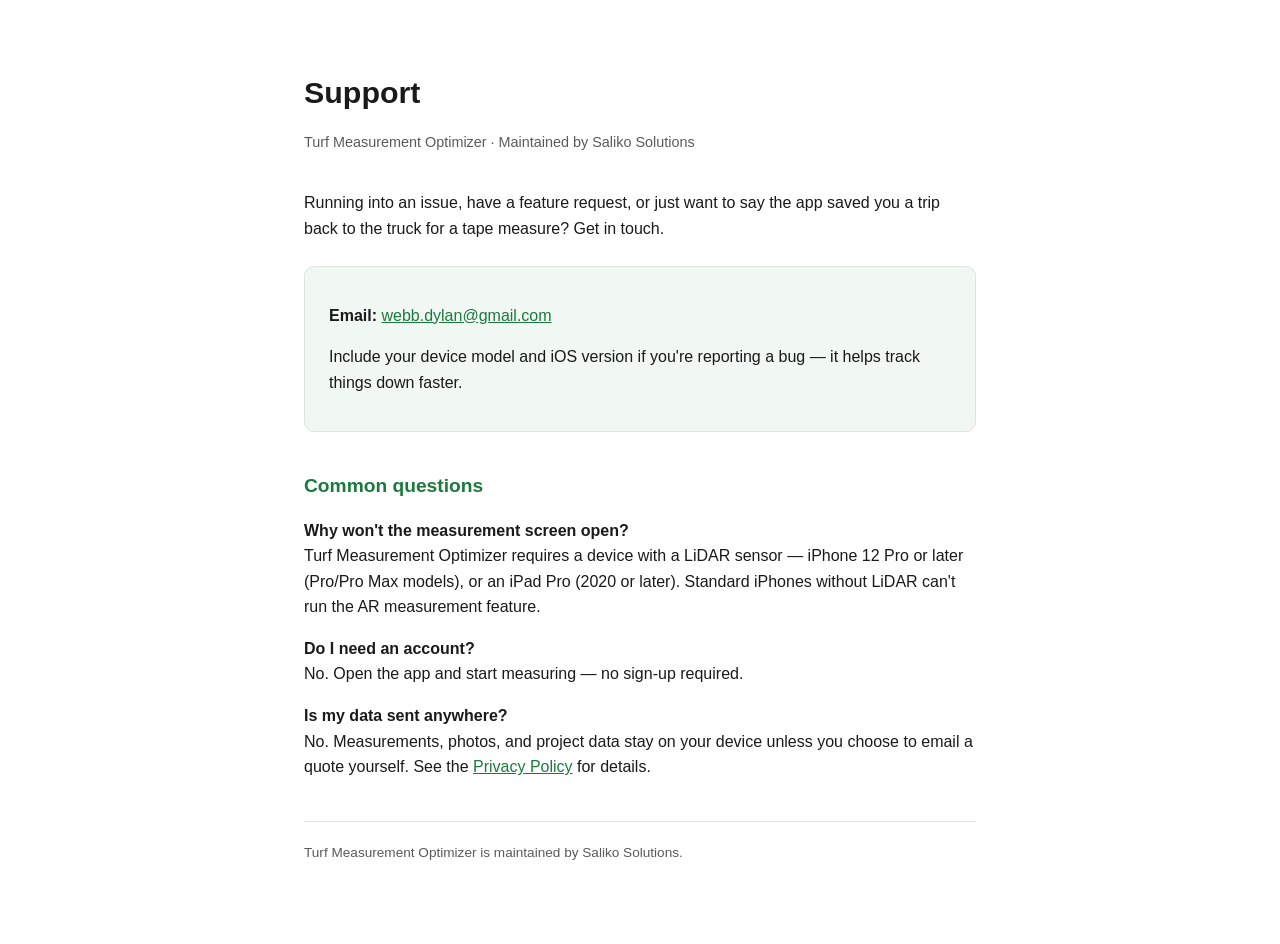
==== support.html @ eb41cc04 "Add privacy policy and support pages" ====
<!doctype html>
<html lang="en">
<head>
  <meta charset="utf-8">
  <meta name="viewport" content="width=device-width, initial-scale=1">
  <title>Support — Turf Measurement Optimizer</title>
  <link rel="stylesheet" href="style.css">
</head>
<body>
<main>
  <h1>Support</h1>
  <p class="meta">Turf Measurement Optimizer &middot; Maintained by Saliko Solutions</p>

  <p>Running into an issue, have a feature request, or just want to say the app saved you a trip back to the truck for a tape measure? Get in touch.</p>

  <div class="card">
    <p><strong>Email:</strong> <a href="mailto:webb.dylan@gmail.com">webb.dylan@gmail.com</a></p>
    <p>Include your device model and iOS version if you're reporting a bug — it helps track things down faster.</p>
  </div>

  <h2>Common questions</h2>

  <p><strong>Why won't the measurement screen open?</strong><br>
  Turf Measurement Optimizer requires a device with a LiDAR sensor — iPhone 12 Pro or later (Pro/Pro Max models), or an iPad Pro (2020 or later). Standard iPhones without LiDAR can't run the AR measurement feature.</p>

  <p><strong>Do I need an account?</strong><br>
  No. Open the app and start measuring — no sign-up required.</p>

  <p><strong>Is my data sent anywhere?</strong><br>
  No. Measurements, photos, and project data stay on your device unless you choose to email a quote yourself. See the <a href="privacy-policy.html">Privacy Policy</a> for details.</p>

  <footer>Turf Measurement Optimizer is maintained by Saliko Solutions.</footer>
</main>
</body>
</html>
---- style.css ----
:root {
  color-scheme: light dark;
  --bg: #ffffff;
  --fg: #1a1a1a;
  --muted: #5a5a5a;
  --accent: #1B7A3D;
  --border: #e2e2e2;
}
@media (prefers-color-scheme: dark) {
  :root {
    --bg: #121212;
    --fg: #f0f0f0;
    --muted: #a8a8a8;
    --accent: #4CAF6D;
    --border: #2c2c2c;
  }
}
* { box-sizing: border-box; }
body {
  margin: 0;
  background: var(--bg);
  color: var(--fg);
  font-family: -apple-system, BlinkMacSystemFont, "Segoe UI", Roboto, Helvetica, Arial, sans-serif;
  line-height: 1.6;
}
main {
  max-width: 720px;
  margin: 0 auto;
  padding: 48px 24px 80px;
}
h1 { font-size: 1.9rem; margin-bottom: 0.25em; }
h2 { font-size: 1.2rem; margin-top: 2em; color: var(--accent); }
p, li { color: var(--fg); }
.meta { color: var(--muted); font-size: 0.9rem; margin-bottom: 2.5em; }
a { color: var(--accent); }
.card {
  border: 1px solid var(--border);
  border-radius: 10px;
  padding: 20px 24px;
  margin: 1.5em 0;
  background: color-mix(in srgb, var(--accent) 6%, transparent);
}
footer {
  margin-top: 3em;
  padding-top: 1.5em;
  border-top: 1px solid var(--border);
  color: var(--muted);
  font-size: 0.85rem;
}
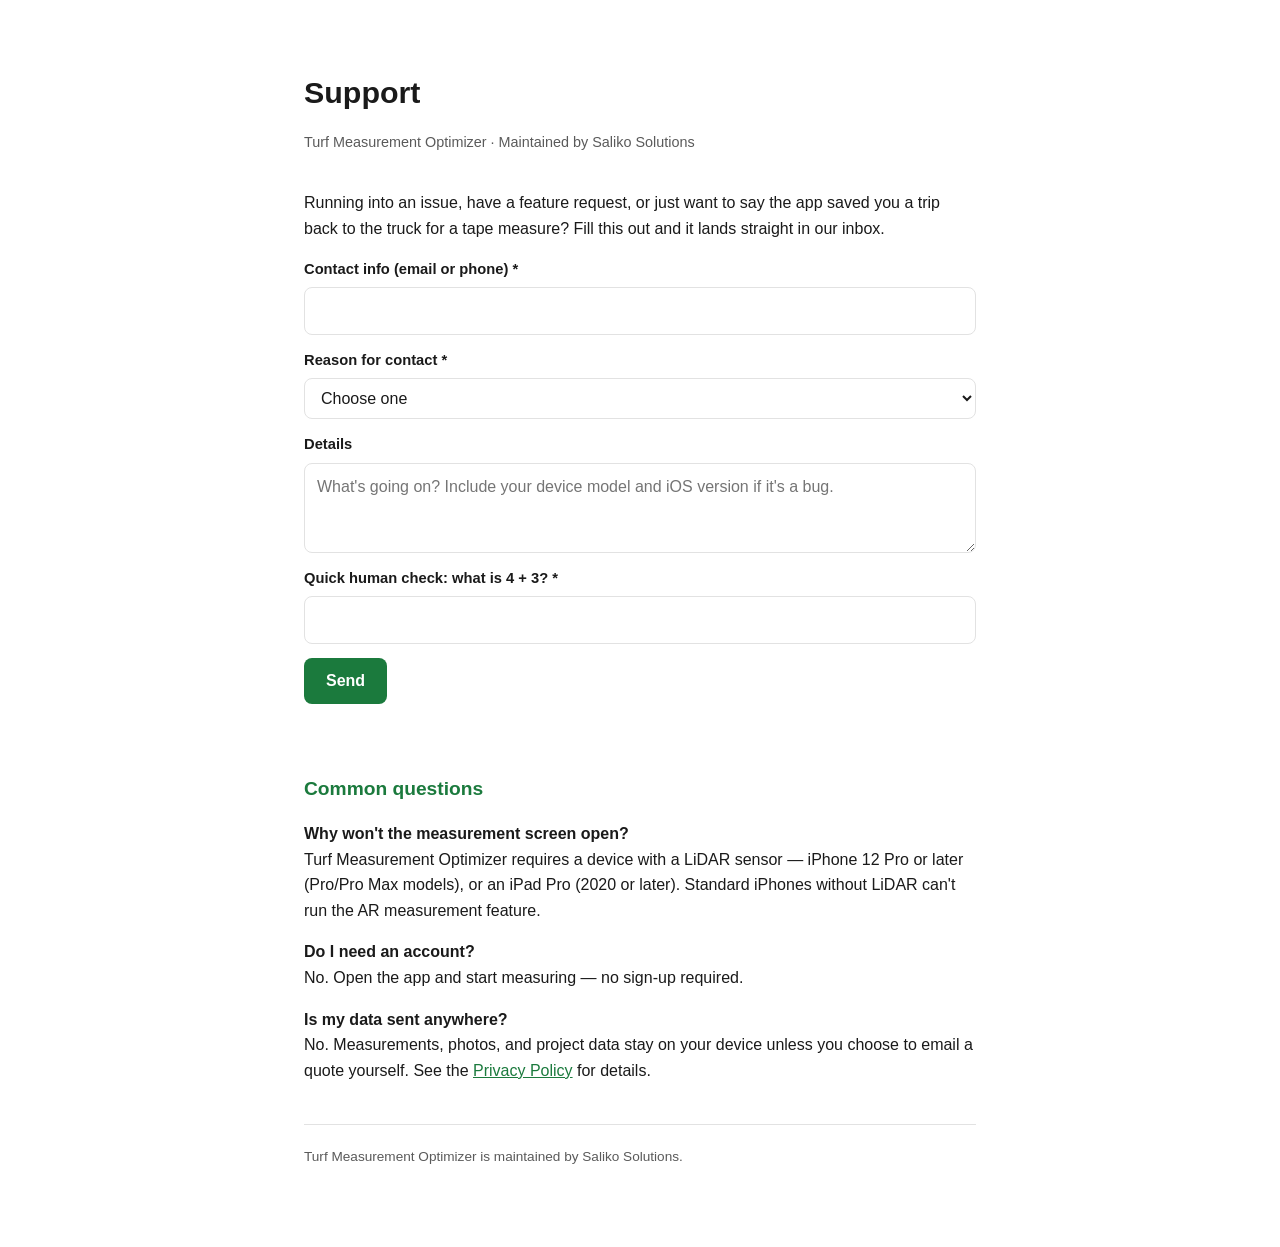
==== commit bc08cd32: "Replace email with contact form (writes to Google Sheet via Apps Script)" ====
--- a/support.html
+++ b/support.html
@@ -11,12 +11,44 @@
   <h1>Support</h1>
   <p class="meta">Turf Measurement Optimizer &middot; Maintained by Saliko Solutions</p>
 
-  <p>Running into an issue, have a feature request, or just want to say the app saved you a trip back to the truck for a tape measure? Get in touch.</p>
+  <p>Running into an issue, have a feature request, or just want to say the app saved you a trip back to the truck for a tape measure? Fill this out and it lands straight in our inbox.</p>
 
-  <div class="card">
-    <p><strong>Email:</strong> <a href="mailto:webb.dylan@gmail.com">webb.dylan@gmail.com</a></p>
-    <p>Include your device model and iOS version if you're reporting a bug — it helps track things down faster.</p>
-  </div>
+  <form id="contact-form">
+    <div class="field">
+      <label for="contact">Contact info (email or phone) <span aria-hidden="true">*</span></label>
+      <input type="text" id="contact" name="contact" required autocomplete="off">
+    </div>
+
+    <div class="field">
+      <label for="reason">Reason for contact <span aria-hidden="true">*</span></label>
+      <select id="reason" name="reason" required>
+        <option value="" disabled selected>Choose one</option>
+        <option value="Bug report">Bug report</option>
+        <option value="Feature request">Feature request</option>
+        <option value="Question">General question</option>
+        <option value="Other">Other</option>
+      </select>
+    </div>
+
+    <div class="field">
+      <label for="details">Details</label>
+      <textarea id="details" name="details" placeholder="What's going on? Include your device model and iOS version if it's a bug."></textarea>
+    </div>
+
+    <div class="field">
+      <label for="check">Quick human check: what is 4 + 3? <span aria-hidden="true">*</span></label>
+      <input type="text" id="check" name="check" required autocomplete="off" inputmode="numeric">
+    </div>
+
+    <!-- honeypot: hidden from real users, left blank; bots often fill it -->
+    <div class="field honeypot" aria-hidden="true">
+      <label for="website">Website</label>
+      <input type="text" id="website" name="website" tabindex="-1" autocomplete="off">
+    </div>
+
+    <button type="submit" id="submit-btn">Send</button>
+    <p class="form-status" id="form-status" role="status"></p>
+  </form>
 
   <h2>Common questions</h2>
 
@@ -31,5 +63,47 @@
 
   <footer>Turf Measurement Optimizer is maintained by Saliko Solutions.</footer>
 </main>
+
+<script>
+  const ENDPOINT = "https://script.google.com/macros/s/AKfycbxBpBgQyjBC8kRcRIBI5WQzl9P0xxomsSmLgUyxEAFFKd5gsGN2QmQ3gNFeq9WhOMA/exec";
+
+  const form = document.getElementById("contact-form");
+  const status = document.getElementById("form-status");
+  const submitBtn = document.getElementById("submit-btn");
+
+  form.addEventListener("submit", function (e) {
+    e.preventDefault();
+
+    const check = document.getElementById("check").value.trim();
+    if (check !== "7") {
+      status.textContent = "That human check didn't check out — try again.";
+      status.className = "form-status err";
+      return;
+    }
+
+    submitBtn.disabled = true;
+    status.textContent = "Sending…";
+    status.className = "form-status";
+
+    const data = new URLSearchParams(new FormData(form));
+
+    fetch(ENDPOINT, {
+      method: "POST",
+      mode: "no-cors",
+      body: data
+    })
+      .then(function () {
+        status.textContent = "Thanks — we got it and will follow up soon.";
+        status.className = "form-status ok";
+        form.reset();
+        submitBtn.disabled = false;
+      })
+      .catch(function () {
+        status.textContent = "Something went wrong sending that. Please try again in a bit.";
+        status.className = "form-status err";
+        submitBtn.disabled = false;
+      });
+  });
+</script>
 </body>
 </html>
--- a/style.css
+++ b/style.css
@@ -47,3 +47,33 @@
   color: var(--muted);
   font-size: 0.85rem;
 }
+
+form { display: flex; flex-direction: column; gap: 14px; }
+label { font-weight: 600; font-size: 0.92rem; }
+input[type="text"], input[type="email"], select, textarea {
+  width: 100%;
+  font: inherit;
+  color: var(--fg);
+  background: var(--bg);
+  border: 1px solid var(--border);
+  border-radius: 8px;
+  padding: 10px 12px;
+}
+textarea { resize: vertical; min-height: 90px; }
+.field { display: flex; flex-direction: column; gap: 6px; }
+.honeypot { position: absolute; left: -9999px; opacity: 0; height: 0; overflow: hidden; }
+button[type="submit"] {
+  align-self: flex-start;
+  background: var(--accent);
+  color: #fff;
+  border: none;
+  border-radius: 8px;
+  padding: 10px 22px;
+  font: inherit;
+  font-weight: 600;
+  cursor: pointer;
+}
+button[type="submit"]:disabled { opacity: 0.6; cursor: default; }
+.form-status { font-size: 0.9rem; margin-top: 4px; }
+.form-status.ok { color: var(--accent); }
+.form-status.err { color: #c0392b; }
